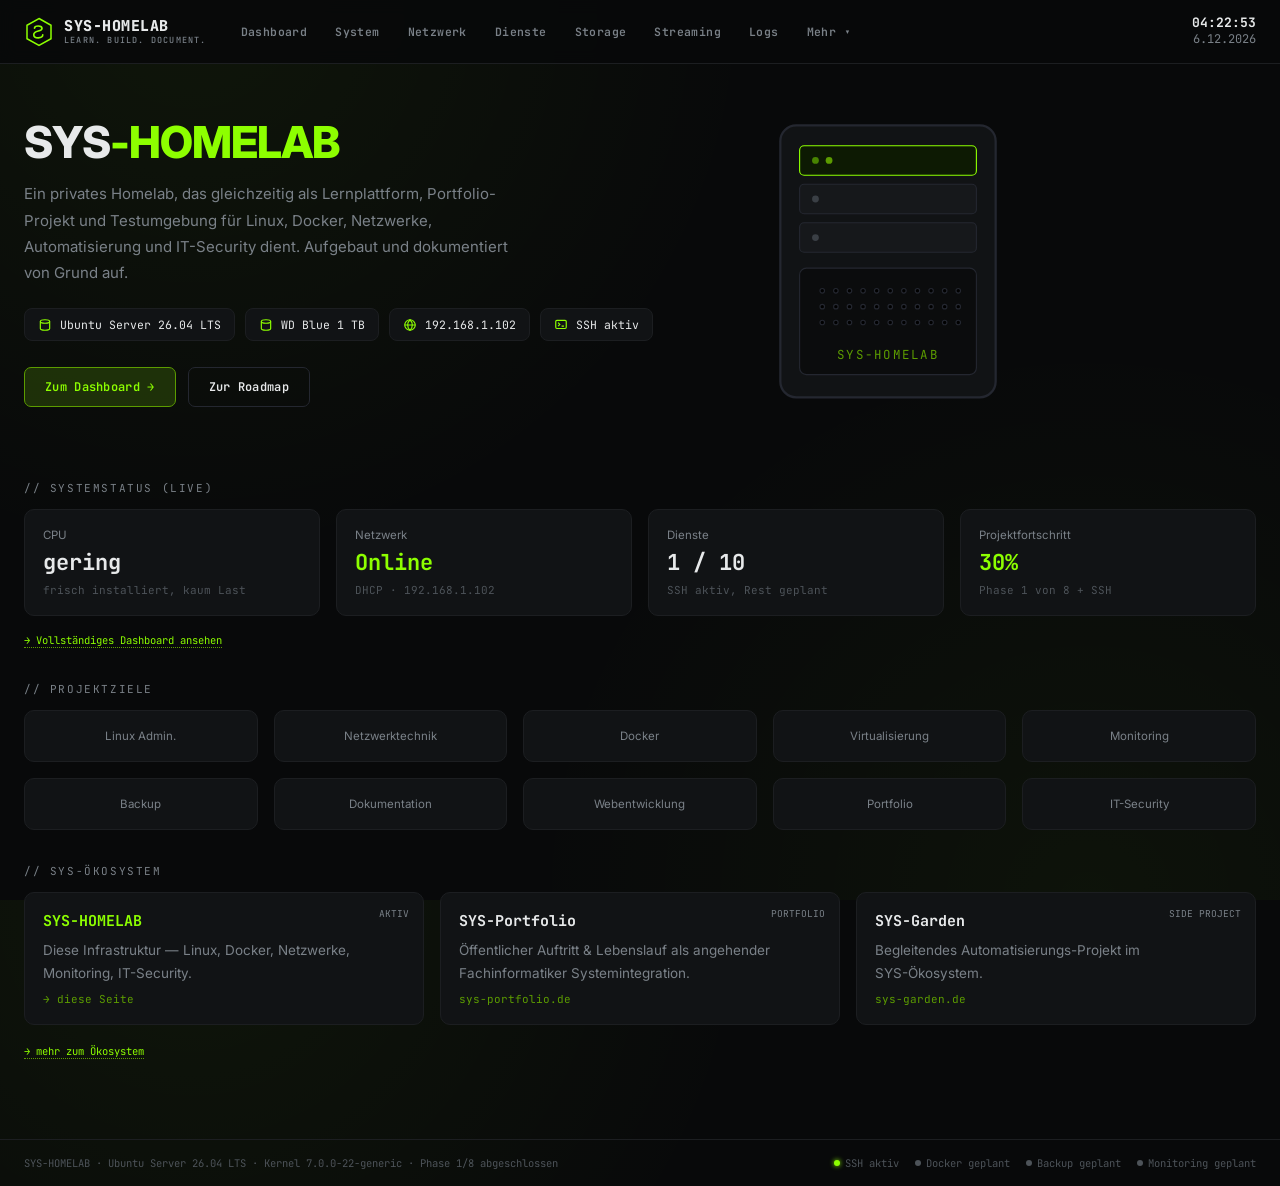
==== index.html @ 8312e219 "Initial commit" ====
<!DOCTYPE html>
<html lang="de">
<head>
<meta charset="UTF-8">
<meta name="viewport" content="width=device-width, initial-scale=1.0">
<title>SYS-HOMELAB — Learn. Build. Document.</title>
<link rel="stylesheet" href="assets/css/sys-homelab.css">
</head>
<body>

<header class="topnav">
  <a href="index.html" class="brand">
    <svg class="brand-icon" viewBox="0 0 40 40" fill="none" xmlns="http://www.w3.org/2000/svg">
      <path d="M20 2L36 11V29L20 38L4 29V11L20 2Z" stroke="#8dff00" stroke-width="2"/>
      <path d="M14 15c0-2 2-3 5-3s5 1.4 5 3.2c0 4.6-11 2.4-11 8.4 0 2.3 2.3 4.2 6 4.2s6-1.6 6-4" stroke="#8dff00" stroke-width="2.2" stroke-linecap="round" fill="none"/>
    </svg>
    <span class="brand-text">SYS-HOMELAB<small>LEARN. BUILD. DOCUMENT.</small></span>
  </a>
  <nav class="navlinks" id="navlinks">
    <a href="dashboard.html">Dashboard</a>
    <a href="system.html">System</a>
    <a href="netzwerk.html">Netzwerk</a>
    <a href="dienste.html">Dienste</a>
    <a href="storage.html">Storage</a>
    <a href="streaming.html">Streaming</a>
    <a href="logs.html">Logs</a>
    <div class="dropdown">
      <button class="dropdown-toggle" type="button">Mehr ▾</button>
      <div class="dropdown-menu">
        <a href="projekt.html">Projekt</a>
        <a href="dokumentation.html">Dokumentation</a>
        <a href="roadmap.html">Roadmap</a>
        <a href="blog.html">Blog</a>
        <a href="ueber-mich.html">Über mich</a>
      </div>
    </div>
  </nav>
  <div class="nav-right">
    <div class="nav-clock"><b id="clockTime">--:--:--</b><span id="clockDate">--.--.----</span></div>
  </div>
  <button class="nav-burger" id="navBurger" aria-label="Menü">☰</button>
</header>

<section class="hero">
  <div>
    <h1>SYS<span>-HOMELAB</span></h1>
    <p class="lead">Ein privates Homelab, das gleichzeitig als Lernplattform, Portfolio-Projekt und Testumgebung für Linux, Docker, Netzwerke, Automatisierung und IT-Security dient. Aufgebaut und dokumentiert von Grund auf.</p>
    <div class="pills">
      <div class="pill"><svg viewBox="0 0 24 24" fill="none" stroke="currentColor" stroke-width="2"><ellipse cx="12" cy="6" rx="8" ry="3"/><path d="M4 6v12c0 1.7 3.6 3 8 3s8-1.3 8-3V6"/></svg>Ubuntu Server 26.04 LTS</div>
      <div class="pill"><svg viewBox="0 0 24 24" fill="none" stroke="currentColor" stroke-width="2"><ellipse cx="12" cy="6" rx="8" ry="3"/><path d="M4 6v12c0 1.7 3.6 3 8 3s8-1.3 8-3V6"/></svg>WD Blue 1 TB</div>
      <div class="pill"><svg viewBox="0 0 24 24" fill="none" stroke="currentColor" stroke-width="2"><circle cx="12" cy="12" r="9"/><path d="M3 12h18M12 3c2.5 2.5 4 6 4 9s-1.5 6.5-4 9c-2.5-2.5-4-6-4-9s1.5-6.5 4-9z"/></svg>192.168.1.102</div>
      <div class="pill"><svg viewBox="0 0 24 24" fill="none" stroke="currentColor" stroke-width="2"><rect x="3" y="4" width="18" height="14" rx="2"/><path d="M7 8l3 3-3 3M13 14h4"/></svg>SSH aktiv</div>
    </div>
    <div class="cta-row">
      <a href="dashboard.html" class="btn">Zum Dashboard →</a>
      <a href="roadmap.html" class="btn btn-ghost">Zur Roadmap</a>
    </div>
  </div>
  <div>
    <svg viewBox="0 0 300 260" style="max-width:340px; margin:0 auto;">
      <rect x="55" y="10" width="190" height="240" rx="14" fill="#111315" stroke="#242730" stroke-width="2"/>
      <rect x="72" y="28" width="156" height="26" rx="4" fill="#0d1a03" stroke="#8dff00" stroke-width="1"/>
      <circle cx="86" cy="41" r="3" fill="#8dff00"><animate attributeName="opacity" values="1;.25;1" dur="2s" repeatCount="indefinite"/></circle>
      <circle cx="98" cy="41" r="3" fill="#5c9c00"/>
      <rect x="72" y="62" width="156" height="26" rx="4" fill="#16181b" stroke="#242730" stroke-width="1"/>
      <circle cx="86" cy="75" r="3" fill="#3a3f45"/>
      <rect x="72" y="96" width="156" height="26" rx="4" fill="#16181b" stroke="#242730" stroke-width="1"/>
      <circle cx="86" cy="109" r="3" fill="#3a3f45"/>
      <rect x="72" y="136" width="156" height="94" rx="6" fill="#0b0c0d" stroke="#242730" stroke-width="1"/>
      <g stroke="#242730" stroke-width="1">
        <circle cx="92" cy="156" r="2"/><circle cx="104" cy="156" r="2"/><circle cx="116" cy="156" r="2"/><circle cx="128" cy="156" r="2"/><circle cx="140" cy="156" r="2"/><circle cx="152" cy="156" r="2"/><circle cx="164" cy="156" r="2"/><circle cx="176" cy="156" r="2"/><circle cx="188" cy="156" r="2"/><circle cx="200" cy="156" r="2"/><circle cx="212" cy="156" r="2"/>
        <circle cx="92" cy="170" r="2"/><circle cx="104" cy="170" r="2"/><circle cx="116" cy="170" r="2"/><circle cx="128" cy="170" r="2"/><circle cx="140" cy="170" r="2"/><circle cx="152" cy="170" r="2"/><circle cx="164" cy="170" r="2"/><circle cx="176" cy="170" r="2"/><circle cx="188" cy="170" r="2"/><circle cx="200" cy="170" r="2"/><circle cx="212" cy="170" r="2"/>
        <circle cx="92" cy="184" r="2"/><circle cx="104" cy="184" r="2"/><circle cx="116" cy="184" r="2"/><circle cx="128" cy="184" r="2"/><circle cx="140" cy="184" r="2"/><circle cx="152" cy="184" r="2"/><circle cx="164" cy="184" r="2"/><circle cx="176" cy="184" r="2"/><circle cx="188" cy="184" r="2"/><circle cx="200" cy="184" r="2"/><circle cx="212" cy="184" r="2"/>
      </g>
      <text x="150" y="216" text-anchor="middle" font-family="JetBrains Mono" font-size="11" fill="#5c9c00" letter-spacing="2">SYS-HOMELAB</text>
    </svg>
  </div>
</section>

<div class="content">

  <div class="section-title">// Systemstatus (live)</div>
  <div class="grid grid-4">
    <div class="card"><div class="row-sub">CPU</div><div style="font-family:var(--mono); font-size:22px; font-weight:700; margin-top:6px;">gering</div><p class="hint" style="margin-top:6px;">frisch installiert, kaum Last</p></div>
    <div class="card"><div class="row-sub">Netzwerk</div><div style="font-family:var(--mono); font-size:22px; font-weight:700; margin-top:6px; color:var(--green);">Online</div><p class="hint" style="margin-top:6px;">DHCP · 192.168.1.102</p></div>
    <div class="card"><div class="row-sub">Dienste</div><div style="font-family:var(--mono); font-size:22px; font-weight:700; margin-top:6px;">1 / 10</div><p class="hint" style="margin-top:6px;">SSH aktiv, Rest geplant</p></div>
    <div class="card"><div class="row-sub">Projektfortschritt</div><div style="font-family:var(--mono); font-size:22px; font-weight:700; margin-top:6px; color:var(--green);">30%</div><p class="hint" style="margin-top:6px;">Phase 1 von 8 + SSH</p></div>
  </div>
  <p style="margin-top:12px;"><a href="dashboard.html" class="card-link">→ Vollständiges Dashboard ansehen</a></p>

  <div class="section-title">// Projektziele</div>
  <div class="grid grid-5">
    <div class="card" style="text-align:center;"><div class="row-sub">Linux Admin.</div></div>
    <div class="card" style="text-align:center;"><div class="row-sub">Netzwerktechnik</div></div>
    <div class="card" style="text-align:center;"><div class="row-sub">Docker</div></div>
    <div class="card" style="text-align:center;"><div class="row-sub">Virtualisierung</div></div>
    <div class="card" style="text-align:center;"><div class="row-sub">Monitoring</div></div>
    <div class="card" style="text-align:center;"><div class="row-sub">Backup</div></div>
    <div class="card" style="text-align:center;"><div class="row-sub">Dokumentation</div></div>
    <div class="card" style="text-align:center;"><div class="row-sub">Webentwicklung</div></div>
    <div class="card" style="text-align:center;"><div class="row-sub">Portfolio</div></div>
    <div class="card" style="text-align:center;"><div class="row-sub">IT-Security</div></div>
  </div>

  <div class="section-title">// SYS-Ökosystem</div>
  <div class="grid grid-3">
    <div class="card eco-card"><div class="eco-tag">AKTIV</div><div class="eco-name accent">SYS-HOMELAB</div><p class="desc" style="margin-top:8px;">Diese Infrastruktur — Linux, Docker, Netzwerke, Monitoring, IT-Security.</p><div class="eco-url">→ diese Seite</div></div>
    <div class="card eco-card"><div class="eco-tag">PORTFOLIO</div><div class="eco-name">SYS-Portfolio</div><p class="desc" style="margin-top:8px;">Öffentlicher Auftritt & Lebenslauf als angehender Fachinformatiker Systemintegration.</p><div class="eco-url">sys-portfolio.de</div></div>
    <div class="card eco-card"><div class="eco-tag">SIDE PROJECT</div><div class="eco-name">SYS-Garden</div><p class="desc" style="margin-top:8px;">Begleitendes Automatisierungs-Projekt im SYS-Ökosystem.</p><div class="eco-url">sys-garden.de</div></div>
  </div>
  <p style="margin-top:14px;"><a href="projekt.html" class="card-link">→ mehr zum Ökosystem</a></p>

</div>

<footer class="sitefooter">
  <div>SYS-HOMELAB · Ubuntu Server 26.04 LTS · Kernel 7.0.0-22-generic · Phase 1/8 abgeschlossen</div>
  <div class="fstatus">
    <span><span class="fdot on"></span>SSH aktiv</span>
    <span><span class="fdot"></span>Docker geplant</span>
    <span><span class="fdot"></span>Backup geplant</span>
    <span><span class="fdot"></span>Monitoring geplant</span>
  </div>
</footer>

<script src="assets/js/sys-homelab.js"></script>
</body>
</html>
---- assets/css/sys-homelab.css ----
/* ==========================================================================
   SYS-HOMELAB — shared stylesheet
   Used by every page in this project. Edit here once, applies everywhere.
   ========================================================================== */

@import url('https://fonts.googleapis.com/css2?family=JetBrains+Mono:wght@400;500;600;700;800&family=Inter:wght@400;500;600;700&display=swap');

* { margin: 0; padding: 0; box-sizing: border-box; }

:root{
  --black:#08090a;
  --panel:#111315;
  --panel-2:#16181b;
  --border:#242730;
  --border-soft:#1c1e21;
  --green:#8dff00;
  --green-dim:#5c9c00;
  --green-glow:rgba(141,255,0,.15);
  --text:#e7e9ea;
  --muted:#7a8188;
  --muted-2:#4d5359;
  --red:#ff5c5c;
  --amber:#ffb020;
  --mono:'JetBrains Mono', monospace;
  --sans:'Inter', sans-serif;
}

html,body{ height:100%; }
body{
  background:var(--black);
  color:var(--text);
  font-family:var(--sans);
  min-height:100vh;
  background-image:
    radial-gradient(circle at 15% 0%, rgba(141,255,0,0.05), transparent 40%),
    radial-gradient(circle at 85% 100%, rgba(141,255,0,0.04), transparent 40%);
}
::selection{ background:var(--green); color:#000; }
::-webkit-scrollbar{ width:8px; height:8px; }
::-webkit-scrollbar-track{ background:var(--panel); }
::-webkit-scrollbar-thumb{ background:var(--border); border-radius:4px; }
::-webkit-scrollbar-thumb:hover{ background:var(--green-dim); }
a{ color:inherit; }
img{ max-width:100%; display:block; }

/* ---------------- TOP NAV ---------------- */
.topnav{
  position:sticky; top:0; z-index:50;
  display:flex; align-items:center; gap:22px;
  height:64px; padding:0 24px;
  background:rgba(8,9,10,.92); backdrop-filter:blur(8px);
  border-bottom:1px solid var(--border-soft);
}
.brand{ display:flex; align-items:center; gap:10px; text-decoration:none; flex-shrink:0; }
.brand-icon{ width:30px; height:30px; flex-shrink:0; }
.brand-text{ font-family:var(--mono); font-weight:800; font-size:15px; letter-spacing:.5px; color:var(--text); line-height:1.1; display:flex; flex-direction:column; }
.brand-text small{ font-family:var(--mono); font-weight:500; font-size:8.5px; letter-spacing:1.2px; color:var(--muted); margin-top:2px; }

.navlinks{ display:flex; align-items:center; gap:4px; flex:1; }
.navlinks a, .dropdown-toggle{
  font-family:var(--mono); font-size:11.5px; font-weight:600; letter-spacing:.4px;
  color:var(--muted); text-decoration:none; padding:8px 12px; border-radius:6px;
  position:relative; background:none; border:none; cursor:pointer; white-space:nowrap;
}
.navlinks a:hover, .dropdown-toggle:hover{ color:var(--text); background:var(--panel-2); }
.navlinks a.active{ color:var(--green); }
.navlinks a.active::after{
  content:''; position:absolute; left:12px; right:12px; bottom:1px; height:2px;
  background:var(--green); box-shadow:0 0 6px var(--green); border-radius:2px;
}
.dropdown-toggle.active{ color:var(--green); }
.dropdown-toggle.active::after{
  content:''; position:absolute; left:12px; right:12px; bottom:1px; height:2px;
  background:var(--green); box-shadow:0 0 6px var(--green); border-radius:2px;
}
.dropdown{ position:relative; }
.dropdown-menu{
  position:absolute; top:calc(100% + 6px); left:0; min-width:180px;
  background:var(--panel); border:1px solid var(--border); border-radius:8px;
  padding:6px; display:none; flex-direction:column; gap:2px;
  box-shadow:0 12px 28px rgba(0,0,0,.5);
}
.dropdown.open .dropdown-menu, .dropdown:hover .dropdown-menu{ display:flex; }
.dropdown-menu a{
  font-family:var(--mono); font-size:11.5px; font-weight:600; color:var(--muted);
  text-decoration:none; padding:8px 10px; border-radius:5px;
}
.dropdown-menu a:hover{ background:var(--green-glow); color:var(--green); }
.dropdown-menu a.active{ color:var(--green); }

.nav-right{ display:flex; align-items:center; gap:14px; flex-shrink:0; }
.nav-clock{ font-family:var(--mono); font-size:12px; color:var(--muted); text-align:right; line-height:1.3; }
.nav-clock b{ color:var(--text); display:block; font-size:13px; }
.nav-burger{ display:none; background:none; border:1px solid var(--border); color:var(--text); border-radius:6px; width:36px; height:36px; font-size:16px; cursor:pointer; }

@media (max-width:980px){
  .navlinks{
    display:none; position:fixed; top:64px; left:0; right:0; bottom:0;
    background:var(--black); flex-direction:column; align-items:stretch; padding:16px; gap:6px; overflow-y:auto;
  }
  .navlinks.open{ display:flex; }
  .navlinks a{ padding:14px 12px; font-size:13px; border-bottom:1px solid var(--border-soft); border-radius:0; }
  .dropdown{ display:flex; flex-direction:column; }
  .dropdown-menu{ position:static; display:flex; border:none; padding:0 0 0 14px; background:none; }
  .nav-burger{ display:flex; align-items:center; justify-content:center; }
}

/* ---------------- CONTENT SHELL ---------------- */
.content{ max-width:1360px; margin:0 auto; padding:28px 24px 60px; }
.section-title{
  font-size:11px; text-transform:uppercase; letter-spacing:1.6px; color:var(--muted);
  font-family:var(--mono); margin:34px 0 14px;
}
.section-title:first-child{ margin-top:0; }
.section-title .status-pill{ margin-left:10px; vertical-align:middle; }

.page-hero{
  padding:38px 24px 30px; border-bottom:1px solid var(--border-soft);
  background:linear-gradient(180deg, rgba(141,255,0,.04), transparent);
}
.page-hero .crumb{ font-family:var(--mono); font-size:11px; color:var(--green); letter-spacing:1px; margin-bottom:10px; }
.page-hero h1{ font-size:30px; font-weight:700; letter-spacing:-.3px; }
.page-hero p{ color:var(--muted); font-size:14px; margin-top:8px; max-width:64ch; line-height:1.7; }

/* ---------------- GRID / CARDS ---------------- */
.grid{ display:grid; gap:16px; }
.grid-5{ grid-template-columns:repeat(5,1fr); }
.grid-4{ grid-template-columns:repeat(4,1fr); }
.grid-3{ grid-template-columns:repeat(3,1fr); }
.grid-2{ grid-template-columns:repeat(2,1fr); }
@media(max-width:1100px){ .grid-5{grid-template-columns:repeat(3,1fr);} .grid-4{grid-template-columns:repeat(2,1fr);} .grid-3{grid-template-columns:repeat(2,1fr);} }
@media(max-width:640px){ .grid-5,.grid-4,.grid-3,.grid-2{grid-template-columns:1fr;} }

.card{ background:var(--panel); border:1px solid var(--border-soft); border-radius:10px; padding:18px; }
.card-head{ display:flex; justify-content:space-between; align-items:center; margin-bottom:14px; }
.card-head h3{ font-family:var(--mono); font-size:11px; text-transform:uppercase; letter-spacing:1.2px; color:var(--muted); font-weight:600; }
.card-link{ font-family:var(--mono); font-size:10.5px; color:var(--green); text-decoration:none; border-bottom:1px dotted var(--green-dim); white-space:nowrap; }

/* KPI cards */
.kpi-card .kpi-top{ display:flex; align-items:center; gap:10px; margin-bottom:12px; }
.kpi-card .kpi-icon{ width:20px; height:20px; color:var(--green); flex-shrink:0; }
.kpi-card .kpi-label{ font-family:var(--mono); font-size:10.5px; text-transform:uppercase; letter-spacing:1px; color:var(--muted); }
.kpi-gauge-wrap{ display:flex; justify-content:center; }
.kpi-caption{ text-align:center; font-size:11.5px; color:var(--muted); margin-top:8px; }

/* dashboard 3-col */
.dash-grid{ display:grid; grid-template-columns:270px 1fr 300px; gap:18px; align-items:start; }
@media(max-width:1240px){ .dash-grid{ grid-template-columns:1fr; } }
.stack{ display:flex; flex-direction:column; gap:16px; }

/* bars */
.bar-track{ height:6px; background:var(--border-soft); border-radius:3px; overflow:hidden; margin-top:10px; }
.bar-fill{ height:100%; background:linear-gradient(90deg, var(--green-dim), var(--green)); border-radius:3px; }

/* tables */
table{ width:100%; border-collapse:collapse; font-size:13px; }
th{ text-align:left; font-family:var(--mono); font-size:9.5px; text-transform:uppercase; letter-spacing:1px; color:var(--muted); padding:8px 12px; border-bottom:1px solid var(--border); }
td{ padding:11px 12px; border-bottom:1px solid var(--border-soft); }
tr:last-child td{ border-bottom:none; }
code{ font-family:var(--mono); background:var(--panel-2); padding:2px 7px; border-radius:4px; font-size:12px; color:var(--green); }

/* status pills */
.status-pill{ display:inline-flex; align-items:center; gap:5px; font-family:var(--mono); font-size:10px; padding:3px 9px; border-radius:20px; font-weight:600; letter-spacing:.4px; white-space:nowrap; }
.status-pill .sd{ width:6px; height:6px; border-radius:50%; }
.status-online{ background:var(--green-glow); color:var(--green); }
.status-online .sd{ background:var(--green); box-shadow:0 0 6px var(--green); }
.status-planned{ background:rgba(255,255,255,.06); color:var(--muted); }
.status-planned .sd{ background:var(--muted); }
.status-warn{ background:rgba(255,176,32,.12); color:var(--amber); }
.status-warn .sd{ background:var(--amber); }
.status-offline{ background:rgba(255,92,92,.12); color:var(--red); }
.status-offline .sd{ background:var(--red); }

/* rows / lists */
.row-list .row{ display:flex; align-items:center; justify-content:space-between; padding:11px 0; border-bottom:1px solid var(--border-soft); font-size:13px; gap:10px; }
.row-list .row:last-child{ border-bottom:none; }
.row-name{ display:flex; align-items:center; gap:10px; font-weight:500; min-width:0; }
.row-name .ico{ width:28px; height:28px; border-radius:6px; background:var(--panel-2); display:flex; align-items:center; justify-content:center; font-size:13px; flex-shrink:0; }
.row-sub{ color:var(--muted); font-size:11.5px; }
.row-meta{ font-family:var(--mono); font-size:11px; color:var(--muted); text-align:right; flex-shrink:0; }

/* terminal */
.terminal{ background:#000; border:1px solid var(--border); border-radius:8px; padding:16px 18px; font-family:var(--mono); font-size:12.5px; line-height:1.8; color:#c9f27a; overflow-x:auto; }
.terminal .p{ color:var(--muted); }
.terminal .cmd{ color:var(--green); }
.terminal .ok{ color:#7ad1ff; }

p.desc{ color:var(--muted); font-size:13.5px; line-height:1.75; max-width:70ch; }

/* tags */
.tag{ font-family:var(--mono); font-size:10.5px; background:var(--panel-2); border:1px solid var(--border-soft); padding:3px 8px; border-radius:5px; color:var(--muted); display:inline-block; }
.tag-row{ display:flex; gap:6px; flex-wrap:wrap; margin-top:10px; }

/* roadmap */
.roadmap{ position:relative; padding-left:26px; }
.roadmap::before{ content:''; position:absolute; left:6px; top:6px; bottom:6px; width:2px; background:var(--border); }
.phase{ position:relative; padding:14px 0 14px 20px; }
.phase::before{ content:''; position:absolute; left:-26px; top:19px; width:11px; height:11px; border-radius:50%; background:var(--panel); border:2px solid var(--border); z-index:1; }
.phase.done::before{ background:var(--green); border-color:var(--green); box-shadow:0 0 8px var(--green); }
.phase.active::before{ background:var(--amber); border-color:var(--amber); }
.phase-head{ display:flex; align-items:center; gap:10px; flex-wrap:wrap; }
.phase-num{ font-family:var(--mono); font-size:11px; color:var(--muted); }
.phase-title{ font-weight:600; font-size:14px; }

/* ecosystem / project cards */
.eco-card{ position:relative; overflow:hidden; }
.eco-tag{ position:absolute; top:14px; right:14px; font-family:var(--mono); font-size:9.5px; color:var(--muted); }
.eco-name{ font-family:var(--mono); font-weight:700; font-size:15px; }
.eco-name.accent{ color:var(--green); }
.eco-url{ font-family:var(--mono); font-size:11px; color:var(--green-dim); margin-top:6px; }

/* blog */
.blog-post{ padding:16px 0; border-bottom:1px solid var(--border-soft); }
.blog-post:last-child{ border-bottom:none; }
.blog-meta{ font-family:var(--mono); font-size:10.5px; color:var(--muted); margin-bottom:6px; }
.blog-title{ font-weight:600; font-size:15px; margin-bottom:6px; }

.empty{ text-align:center; padding:34px 20px; color:var(--muted); font-family:var(--mono); font-size:12px; }

/* buttons */
.btn{ display:inline-flex; align-items:center; gap:8px; font-family:var(--mono); font-size:12px; font-weight:600; letter-spacing:.3px; padding:11px 20px; border-radius:7px; text-decoration:none; border:1px solid var(--green-dim); color:var(--green); background:var(--green-glow); }
.btn:hover{ background:var(--green); color:#08090a; }
.btn-ghost{ border:1px solid var(--border); color:var(--text); background:transparent; }
.btn-ghost:hover{ border-color:var(--green); color:var(--green); background:var(--green-glow); }

/* hero (index page) */
.hero{ display:grid; grid-template-columns:1.1fr .9fr; gap:36px; align-items:center; padding:50px 24px 40px; max-width:1360px; margin:0 auto; }
@media(max-width:980px){ .hero{ grid-template-columns:1fr; padding:34px 20px; } }
.hero h1{ font-size:44px; line-height:1.05; letter-spacing:-1px; font-weight:800; }
.hero h1 span{ color:var(--green); }
.hero .lead{ color:var(--muted); font-size:15px; margin-top:16px; line-height:1.75; max-width:56ch; }
.hero .pills{ display:flex; gap:10px; flex-wrap:wrap; margin-top:22px; }
.hero .pill{ display:flex; align-items:center; gap:8px; font-family:var(--mono); font-size:11.5px; background:var(--panel); border:1px solid var(--border-soft); padding:8px 13px; border-radius:8px; }
.hero .pill svg{ width:14px; height:14px; color:var(--green); }
.hero .cta-row{ margin-top:26px; display:flex; gap:12px; flex-wrap:wrap; }

/* footer */
.sitefooter{
  border-top:1px solid var(--border-soft); padding:16px 24px; margin-top:20px;
  display:flex; justify-content:space-between; align-items:center; flex-wrap:wrap; gap:10px;
  font-family:var(--mono); font-size:10.5px; color:var(--muted-2);
}
.sitefooter .fstatus{ display:flex; gap:16px; flex-wrap:wrap; }
.sitefooter .fstatus span{ display:inline-flex; align-items:center; gap:5px; }
.sitefooter .fdot{ width:6px; height:6px; border-radius:50%; background:var(--muted-2); display:inline-block; }
.sitefooter .fdot.on{ background:var(--green); box-shadow:0 0 5px var(--green); }

/* misc */
.hint{ font-size:11px; color:var(--muted-2); font-family:var(--mono); }
.two-col{ display:grid; grid-template-columns:1fr 1fr; gap:16px; }
@media(max-width:900px){ .two-col{ grid-template-columns:1fr; } }
.center-flex{ display:flex; align-items:center; gap:22px; flex-wrap:wrap; }
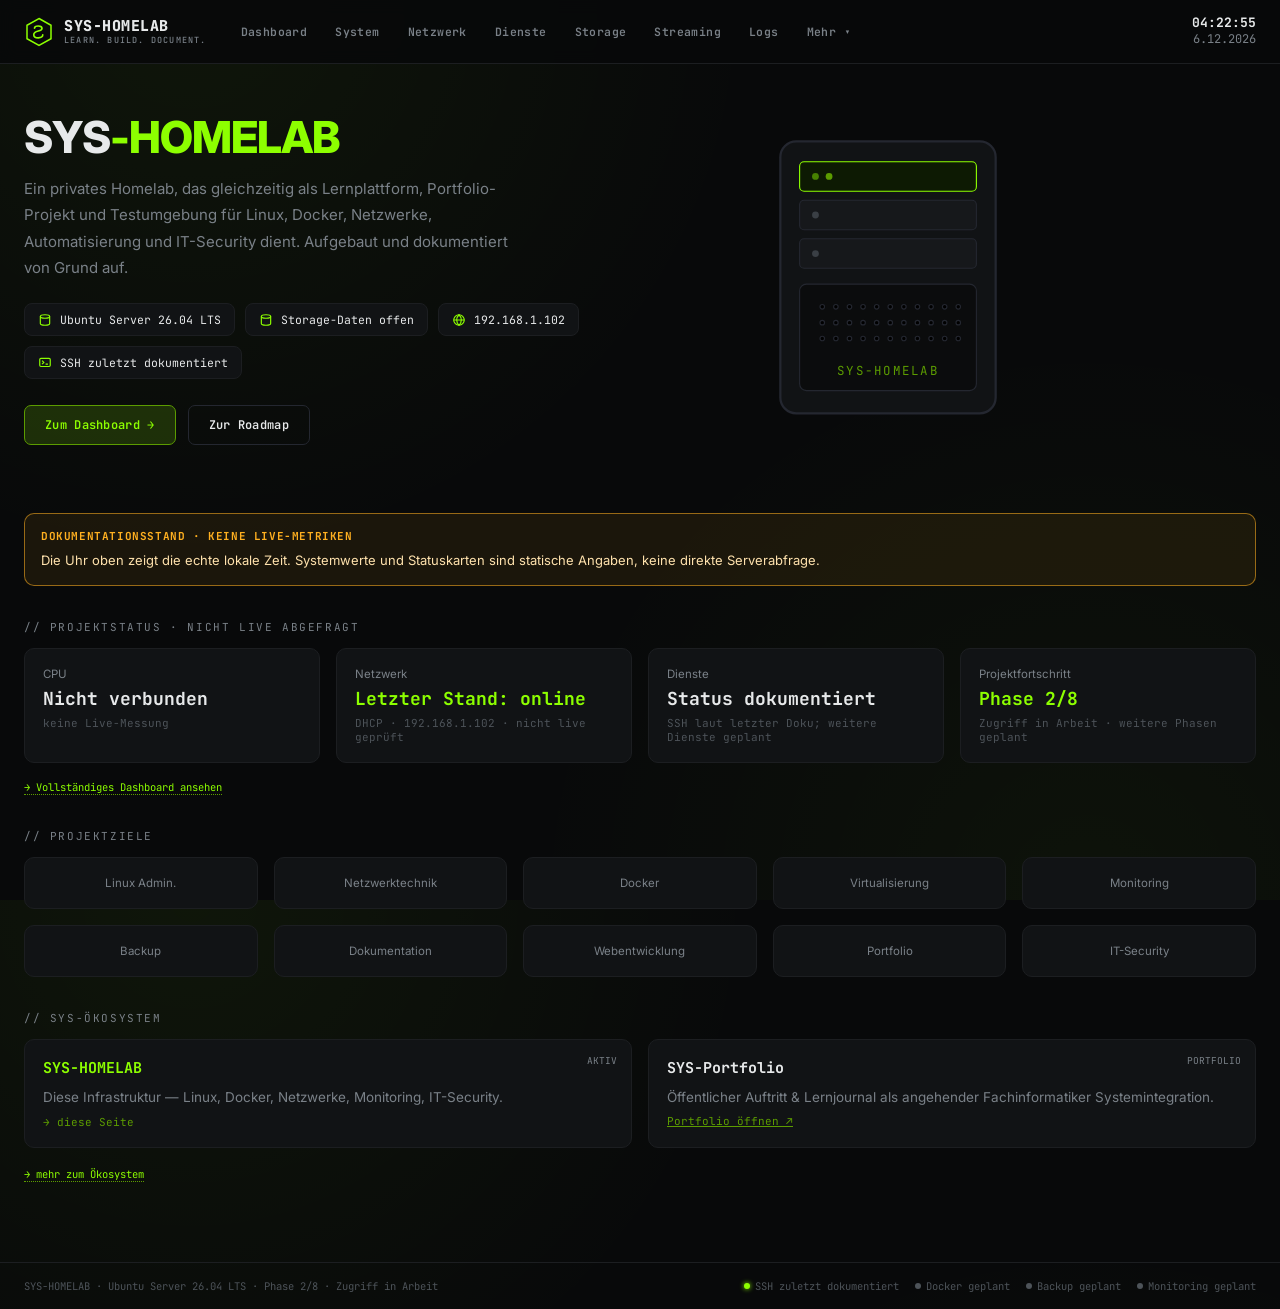
==== commit cbdead8a: "Refresh Homelab status and project links" ====
--- a/index.html
+++ b/index.html
@@ -25,7 +25,7 @@
     <a href="streaming.html">Streaming</a>
     <a href="logs.html">Logs</a>
     <div class="dropdown">
-      <button class="dropdown-toggle" type="button">Mehr ▾</button>
+      <button class="dropdown-toggle" type="button" aria-haspopup="true" aria-expanded="false">Mehr ▾</button>
       <div class="dropdown-menu">
         <a href="projekt.html">Projekt</a>
         <a href="dokumentation.html">Dokumentation</a>
@@ -47,9 +47,9 @@
     <p class="lead">Ein privates Homelab, das gleichzeitig als Lernplattform, Portfolio-Projekt und Testumgebung für Linux, Docker, Netzwerke, Automatisierung und IT-Security dient. Aufgebaut und dokumentiert von Grund auf.</p>
     <div class="pills">
       <div class="pill"><svg viewBox="0 0 24 24" fill="none" stroke="currentColor" stroke-width="2"><ellipse cx="12" cy="6" rx="8" ry="3"/><path d="M4 6v12c0 1.7 3.6 3 8 3s8-1.3 8-3V6"/></svg>Ubuntu Server 26.04 LTS</div>
-      <div class="pill"><svg viewBox="0 0 24 24" fill="none" stroke="currentColor" stroke-width="2"><ellipse cx="12" cy="6" rx="8" ry="3"/><path d="M4 6v12c0 1.7 3.6 3 8 3s8-1.3 8-3V6"/></svg>WD Blue 1 TB</div>
+      <div class="pill"><svg viewBox="0 0 24 24" fill="none" stroke="currentColor" stroke-width="2"><ellipse cx="12" cy="6" rx="8" ry="3"/><path d="M4 6v12c0 1.7 3.6 3 8 3s8-1.3 8-3V6"/></svg>Storage-Daten offen</div>
       <div class="pill"><svg viewBox="0 0 24 24" fill="none" stroke="currentColor" stroke-width="2"><circle cx="12" cy="12" r="9"/><path d="M3 12h18M12 3c2.5 2.5 4 6 4 9s-1.5 6.5-4 9c-2.5-2.5-4-6-4-9s1.5-6.5 4-9z"/></svg>192.168.1.102</div>
-      <div class="pill"><svg viewBox="0 0 24 24" fill="none" stroke="currentColor" stroke-width="2"><rect x="3" y="4" width="18" height="14" rx="2"/><path d="M7 8l3 3-3 3M13 14h4"/></svg>SSH aktiv</div>
+      <div class="pill"><svg viewBox="0 0 24 24" fill="none" stroke="currentColor" stroke-width="2"><rect x="3" y="4" width="18" height="14" rx="2"/><path d="M7 8l3 3-3 3M13 14h4"/></svg>SSH zuletzt dokumentiert</div>
     </div>
     <div class="cta-row">
       <a href="dashboard.html" class="btn">Zum Dashboard →</a>
@@ -78,13 +78,14 @@
 </section>
 
 <div class="content">
+  <div class="data-note"><strong>DOKUMENTATIONSSTAND · KEINE LIVE-METRIKEN</strong>Die Uhr oben zeigt die echte lokale Zeit. Systemwerte und Statuskarten sind statische Angaben, keine direkte Serverabfrage.</div>
 
-  <div class="section-title">// Systemstatus (live)</div>
+  <div class="section-title">// Projektstatus · nicht live abgefragt</div>
   <div class="grid grid-4">
-    <div class="card"><div class="row-sub">CPU</div><div style="font-family:var(--mono); font-size:22px; font-weight:700; margin-top:6px;">gering</div><p class="hint" style="margin-top:6px;">frisch installiert, kaum Last</p></div>
-    <div class="card"><div class="row-sub">Netzwerk</div><div style="font-family:var(--mono); font-size:22px; font-weight:700; margin-top:6px; color:var(--green);">Online</div><p class="hint" style="margin-top:6px;">DHCP · 192.168.1.102</p></div>
-    <div class="card"><div class="row-sub">Dienste</div><div style="font-family:var(--mono); font-size:22px; font-weight:700; margin-top:6px;">1 / 10</div><p class="hint" style="margin-top:6px;">SSH aktiv, Rest geplant</p></div>
-    <div class="card"><div class="row-sub">Projektfortschritt</div><div style="font-family:var(--mono); font-size:22px; font-weight:700; margin-top:6px; color:var(--green);">30%</div><p class="hint" style="margin-top:6px;">Phase 1 von 8 + SSH</p></div>
+    <div class="card"><div class="row-sub">CPU</div><div style="font-family:var(--mono); font-size:18px; font-weight:700; margin-top:6px;">Nicht verbunden</div><p class="hint" style="margin-top:6px;">keine Live-Messung</p></div>
+    <div class="card"><div class="row-sub">Netzwerk</div><div style="font-family:var(--mono); font-size:18px; font-weight:700; margin-top:6px; color:var(--green);">Letzter Stand: online</div><p class="hint" style="margin-top:6px;">DHCP · 192.168.1.102 · nicht live geprüft</p></div>
+    <div class="card"><div class="row-sub">Dienste</div><div style="font-family:var(--mono); font-size:18px; font-weight:700; margin-top:6px;">Status dokumentiert</div><p class="hint" style="margin-top:6px;">SSH laut letzter Doku; weitere Dienste geplant</p></div>
+    <div class="card"><div class="row-sub">Projektfortschritt</div><div style="font-family:var(--mono); font-size:18px; font-weight:700; margin-top:6px; color:var(--green);">Phase 2/8</div><p class="hint" style="margin-top:6px;">Zugriff in Arbeit · weitere Phasen geplant</p></div>
   </div>
   <p style="margin-top:12px;"><a href="dashboard.html" class="card-link">→ Vollständiges Dashboard ansehen</a></p>
 
@@ -103,19 +104,19 @@
   </div>
 
   <div class="section-title">// SYS-Ökosystem</div>
-  <div class="grid grid-3">
+  <div class="grid grid-2">
     <div class="card eco-card"><div class="eco-tag">AKTIV</div><div class="eco-name accent">SYS-HOMELAB</div><p class="desc" style="margin-top:8px;">Diese Infrastruktur — Linux, Docker, Netzwerke, Monitoring, IT-Security.</p><div class="eco-url">→ diese Seite</div></div>
-    <div class="card eco-card"><div class="eco-tag">PORTFOLIO</div><div class="eco-name">SYS-Portfolio</div><p class="desc" style="margin-top:8px;">Öffentlicher Auftritt & Lebenslauf als angehender Fachinformatiker Systemintegration.</p><div class="eco-url">sys-portfolio.de</div></div>
-    <div class="card eco-card"><div class="eco-tag">SIDE PROJECT</div><div class="eco-name">SYS-Garden</div><p class="desc" style="margin-top:8px;">Begleitendes Automatisierungs-Projekt im SYS-Ökosystem.</p><div class="eco-url">sys-garden.de</div></div>
+    <div class="card eco-card"><div class="eco-tag">PORTFOLIO</div><div class="eco-name">SYS-Portfolio</div><p class="desc" style="margin-top:8px;">Öffentlicher Auftritt & Lernjournal als angehender Fachinformatiker Systemintegration.</p><a class="eco-url" href="https://gotzdenis.github.io/meine-website/" target="_blank" rel="noopener">Portfolio öffnen ↗</a></div>
+    
   </div>
   <p style="margin-top:14px;"><a href="projekt.html" class="card-link">→ mehr zum Ökosystem</a></p>
 
 </div>
 
 <footer class="sitefooter">
-  <div>SYS-HOMELAB · Ubuntu Server 26.04 LTS · Kernel 7.0.0-22-generic · Phase 1/8 abgeschlossen</div>
+  <div>SYS-HOMELAB · Ubuntu Server 26.04 LTS · Phase 2/8 · Zugriff in Arbeit</div>
   <div class="fstatus">
-    <span><span class="fdot on"></span>SSH aktiv</span>
+    <span><span class="fdot on"></span>SSH zuletzt dokumentiert</span>
     <span><span class="fdot"></span>Docker geplant</span>
     <span><span class="fdot"></span>Backup geplant</span>
     <span><span class="fdot"></span>Monitoring geplant</span>
--- a/assets/css/sys-homelab.css
+++ b/assets/css/sys-homelab.css
@@ -80,7 +80,7 @@
   padding:6px; display:none; flex-direction:column; gap:2px;
   box-shadow:0 12px 28px rgba(0,0,0,.5);
 }
-.dropdown.open .dropdown-menu, .dropdown:hover .dropdown-menu{ display:flex; }
+.dropdown.open .dropdown-menu, .dropdown:hover .dropdown-menu, .dropdown:focus-within .dropdown-menu{ display:flex; }
 .dropdown-menu a{
   font-family:var(--mono); font-size:11.5px; font-weight:600; color:var(--muted);
   text-decoration:none; padding:8px 10px; border-radius:5px;
@@ -159,6 +159,7 @@
 tr:last-child td{ border-bottom:none; }
 code{ font-family:var(--mono); background:var(--panel-2); padding:2px 7px; border-radius:4px; font-size:12px; color:var(--green); }
 
+.data-note{border:1px solid rgba(255,176,32,.55);background:rgba(255,176,32,.08);color:#ffe2ad;border-radius:10px;padding:14px 16px;margin:0 0 18px;line-height:1.6;font-size:13px;} .data-note strong{display:block;color:var(--amber);font-family:var(--mono);font-size:11px;letter-spacing:.6px;margin-bottom:4px;}
 /* status pills */
 .status-pill{ display:inline-flex; align-items:center; gap:5px; font-family:var(--mono); font-size:10px; padding:3px 9px; border-radius:20px; font-weight:600; letter-spacing:.4px; white-space:nowrap; }
 .status-pill .sd{ width:6px; height:6px; border-radius:50%; }
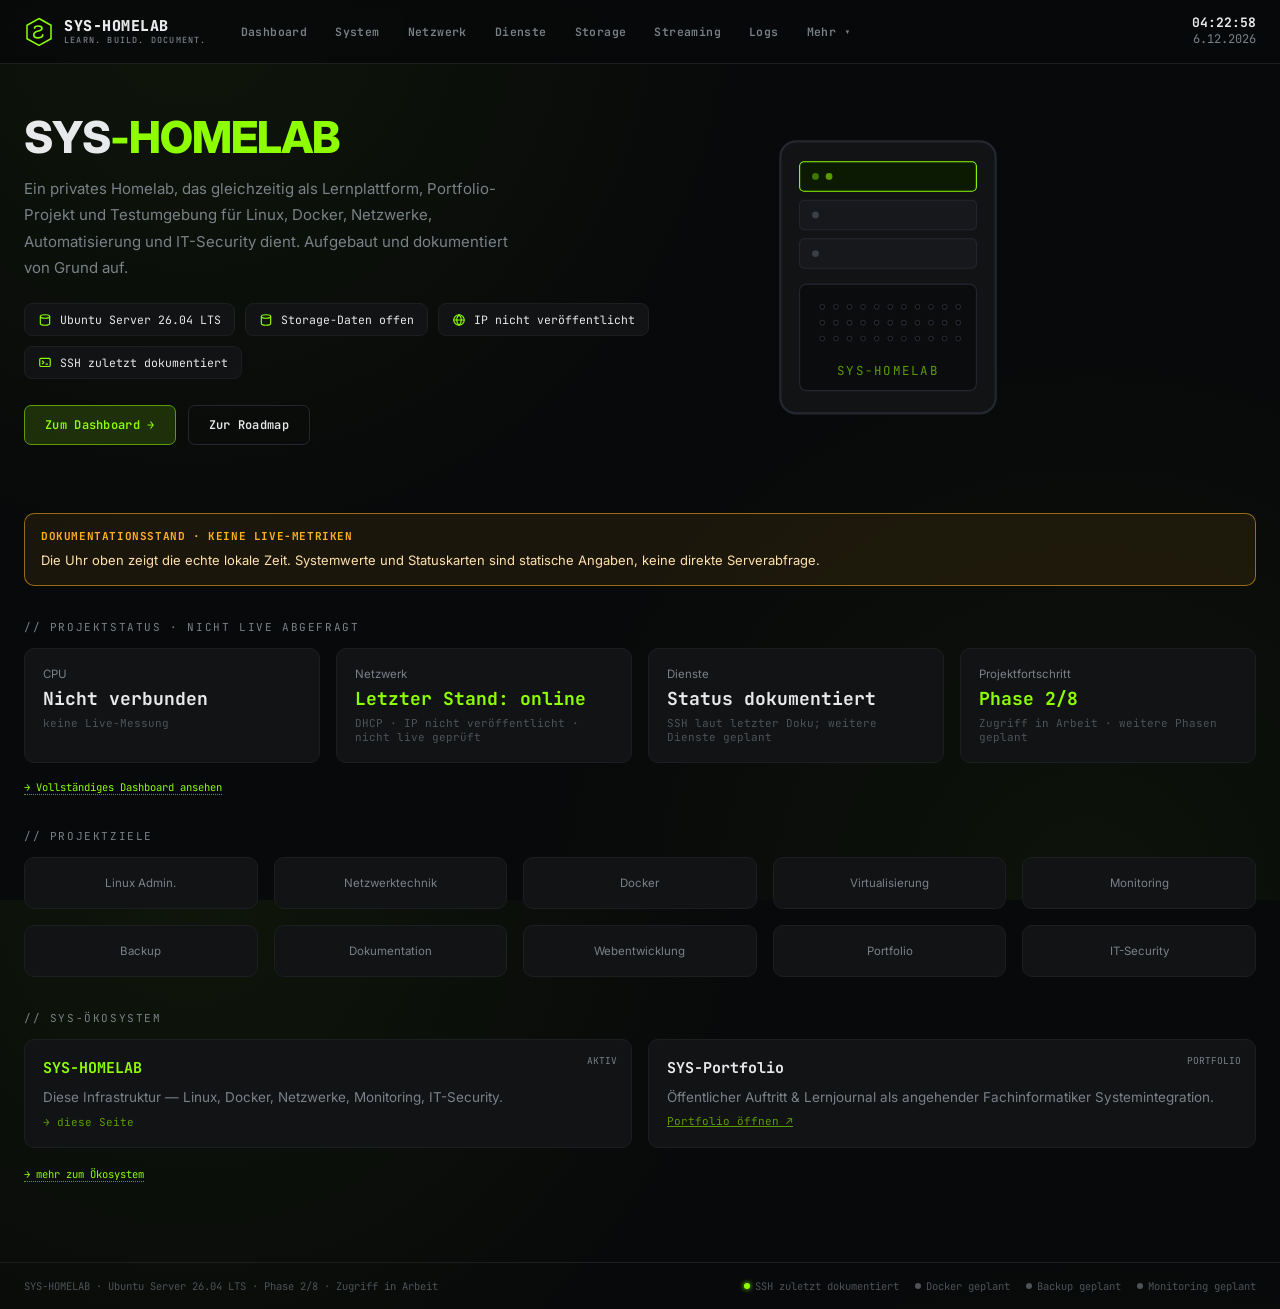
==== commit a3d77bcc: "Hide private network addresses from public pages" ====
--- a/index.html
+++ b/index.html
@@ -48,7 +48,7 @@
     <div class="pills">
       <div class="pill"><svg viewBox="0 0 24 24" fill="none" stroke="currentColor" stroke-width="2"><ellipse cx="12" cy="6" rx="8" ry="3"/><path d="M4 6v12c0 1.7 3.6 3 8 3s8-1.3 8-3V6"/></svg>Ubuntu Server 26.04 LTS</div>
       <div class="pill"><svg viewBox="0 0 24 24" fill="none" stroke="currentColor" stroke-width="2"><ellipse cx="12" cy="6" rx="8" ry="3"/><path d="M4 6v12c0 1.7 3.6 3 8 3s8-1.3 8-3V6"/></svg>Storage-Daten offen</div>
-      <div class="pill"><svg viewBox="0 0 24 24" fill="none" stroke="currentColor" stroke-width="2"><circle cx="12" cy="12" r="9"/><path d="M3 12h18M12 3c2.5 2.5 4 6 4 9s-1.5 6.5-4 9c-2.5-2.5-4-6-4-9s1.5-6.5 4-9z"/></svg>192.168.1.102</div>
+      <div class="pill"><svg viewBox="0 0 24 24" fill="none" stroke="currentColor" stroke-width="2"><circle cx="12" cy="12" r="9"/><path d="M3 12h18M12 3c2.5 2.5 4 6 4 9s-1.5 6.5-4 9c-2.5-2.5-4-6-4-9s1.5-6.5 4-9z"/></svg>IP nicht veröffentlicht</div>
       <div class="pill"><svg viewBox="0 0 24 24" fill="none" stroke="currentColor" stroke-width="2"><rect x="3" y="4" width="18" height="14" rx="2"/><path d="M7 8l3 3-3 3M13 14h4"/></svg>SSH zuletzt dokumentiert</div>
     </div>
     <div class="cta-row">
@@ -83,7 +83,7 @@
   <div class="section-title">// Projektstatus · nicht live abgefragt</div>
   <div class="grid grid-4">
     <div class="card"><div class="row-sub">CPU</div><div style="font-family:var(--mono); font-size:18px; font-weight:700; margin-top:6px;">Nicht verbunden</div><p class="hint" style="margin-top:6px;">keine Live-Messung</p></div>
-    <div class="card"><div class="row-sub">Netzwerk</div><div style="font-family:var(--mono); font-size:18px; font-weight:700; margin-top:6px; color:var(--green);">Letzter Stand: online</div><p class="hint" style="margin-top:6px;">DHCP · 192.168.1.102 · nicht live geprüft</p></div>
+    <div class="card"><div class="row-sub">Netzwerk</div><div style="font-family:var(--mono); font-size:18px; font-weight:700; margin-top:6px; color:var(--green);">Letzter Stand: online</div><p class="hint" style="margin-top:6px;">DHCP · IP nicht veröffentlicht · nicht live geprüft</p></div>
     <div class="card"><div class="row-sub">Dienste</div><div style="font-family:var(--mono); font-size:18px; font-weight:700; margin-top:6px;">Status dokumentiert</div><p class="hint" style="margin-top:6px;">SSH laut letzter Doku; weitere Dienste geplant</p></div>
     <div class="card"><div class="row-sub">Projektfortschritt</div><div style="font-family:var(--mono); font-size:18px; font-weight:700; margin-top:6px; color:var(--green);">Phase 2/8</div><p class="hint" style="margin-top:6px;">Zugriff in Arbeit · weitere Phasen geplant</p></div>
   </div>
